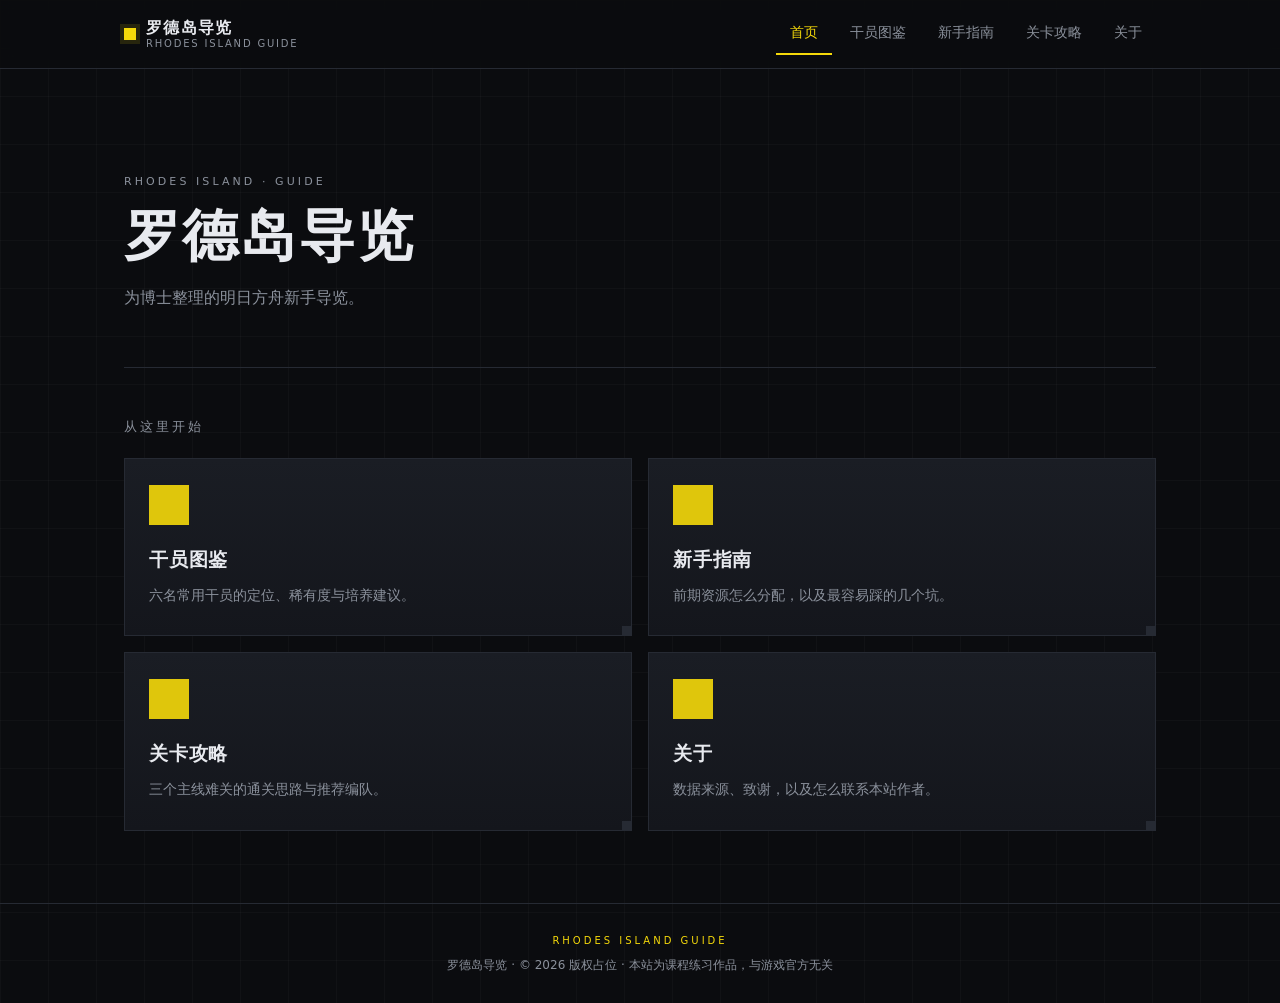
==== index.html @ ea67edd8 "Add skeleton site: dark game-UI style, five pages, shared nav and stylesheet" ====
<!DOCTYPE html>
<html lang="zh-CN">
<head>
  <meta charset="UTF-8">
  <meta name="viewport" content="width=device-width, initial-scale=1.0">
  <title>罗德岛导览 · 明日方舟新手导览</title>
  <meta name="description" content="为博士整理的明日方舟新手导览：干员图鉴、新手指南与关卡攻略。">

  <link rel="icon" href="assets/favicon.svg" type="image/svg+xml">

  <meta property="og:title" content="罗德岛导览">
  <meta property="og:description" content="为博士整理的明日方舟新手导览。">
  <meta property="og:image" content="assets/og-image.png">
  <meta property="og:url" content="https://kresten-1.github.io/arknights-guide/">
  <meta property="og:type" content="website">
  <meta name="twitter:card" content="summary_large_image">

  <link rel="stylesheet" href="css/style.css">
</head>
<body>
  <header class="site-header">
    <nav class="nav" aria-label="主导航">
      <a class="brand" href="index.html">
        <span class="brand-mark" aria-hidden="true"></span>
        <span class="brand-text">罗德岛导览<small>RHODES ISLAND GUIDE</small></span>
      </a>
      <button class="nav-toggle" type="button" aria-expanded="false" aria-controls="nav-links">菜单</button>
      <ul class="nav-links" id="nav-links">
        <li><a href="index.html">首页</a></li>
        <li><a href="operators.html">干员图鉴</a></li>
        <li><a href="guide.html">新手指南</a></li>
        <li><a href="stages.html">关卡攻略</a></li>
        <li><a href="about.html">关于</a></li>
      </ul>
    </nav>
  </header>

  <main>
    <section class="hero">
      <p class="eyebrow">RHODES ISLAND · GUIDE</p>
      <h1>罗德岛导览</h1>
      <p class="lead">为博士整理的明日方舟新手导览。</p>
    </section>

    <section aria-labelledby="entry-title">
      <h2 class="section-title" id="entry-title">从这里开始</h2>

      <div class="card-grid card-grid--2">
        <a class="card" href="operators.html">
          <span class="card-icon" aria-hidden="true"></span>
          <h3>干员图鉴</h3>
          <p>六名常用干员的定位、稀有度与培养建议。</p>
        </a>

        <a class="card" href="guide.html">
          <span class="card-icon" aria-hidden="true"></span>
          <h3>新手指南</h3>
          <p>前期资源怎么分配，以及最容易踩的几个坑。</p>
        </a>

        <a class="card" href="stages.html">
          <span class="card-icon" aria-hidden="true"></span>
          <h3>关卡攻略</h3>
          <p>三个主线难关的通关思路与推荐编队。</p>
        </a>

        <a class="card" href="about.html">
          <span class="card-icon" aria-hidden="true"></span>
          <h3>关于</h3>
          <p>数据来源、致谢，以及怎么联系本站作者。</p>
        </a>
      </div>
    </section>
  </main>

  <footer class="site-footer">
    <p class="footer-title">RHODES ISLAND GUIDE</p>
    <p class="footer-copy">罗德岛导览 · © 2026 版权占位 · 本站为课程练习作品，与游戏官方无关</p>
  </footer>

  <script src="js/main.js"></script>
</body>
</html>
---- css/style.css ----
/* ==========================================================================
   罗德岛导览 · 全局样式
   暗色科技风：深灰黑底 + 亮色文字 + 方块化边框
   ========================================================================== */

:root {
  --bg: #0b0c0f;
  --bg-soft: #101218;
  --panel: #14161c;
  --panel-hi: #1a1d24;
  --line: #262a33;
  --line-hi: #3a4049;
  --text: #e8eaef;
  --muted: #8b919c;
  --accent: #f5d90a;
  --max: 1080px;
}

*,
*::before,
*::after {
  box-sizing: border-box;
}

html {
  -webkit-text-size-adjust: 100%;
}

body {
  margin: 0;
  min-height: 100vh;
  background-color: var(--bg);
  background-image:
    linear-gradient(rgba(255, 255, 255, 0.022) 1px, transparent 1px),
    linear-gradient(90deg, rgba(255, 255, 255, 0.022) 1px, transparent 1px);
  background-size: 48px 48px;
  color: var(--text);
  font-family: "Noto Sans SC", "Microsoft YaHei", system-ui, -apple-system, sans-serif;
  font-size: 16px;
  line-height: 1.7;
  display: flex;
  flex-direction: column;
}

a {
  color: inherit;
  text-decoration: none;
}

/* --- 顶部导航 ------------------------------------------------------------ */

.site-header {
  position: sticky;
  top: 0;
  z-index: 10;
  background: rgba(11, 12, 15, 0.92);
  border-bottom: 1px solid var(--line);
  backdrop-filter: blur(8px);
}

.nav {
  max-width: var(--max);
  margin: 0 auto;
  padding: 0 24px;
  height: 68px;
  display: flex;
  align-items: center;
  gap: 24px;
}

.brand {
  display: flex;
  align-items: center;
  gap: 10px;
  flex: none;
}

.brand-mark {
  width: 12px;
  height: 12px;
  background: var(--accent);
  box-shadow: 0 0 0 4px rgba(245, 217, 10, 0.12);
}

.brand-text {
  display: flex;
  flex-direction: column;
  font-weight: 700;
  letter-spacing: 0.08em;
  line-height: 1.2;
}

.brand-text small {
  font-size: 10px;
  font-weight: 400;
  color: var(--muted);
  letter-spacing: 0.18em;
}

.nav-links {
  display: flex;
  align-items: center;
  gap: 4px;
  margin: 0 0 0 auto;
  padding: 0;
  list-style: none;
}

.nav-links a {
  display: block;
  padding: 8px 14px;
  font-size: 14px;
  color: var(--muted);
  border-bottom: 2px solid transparent;
  transition: color 0.15s, border-color 0.15s;
}

.nav-links a:hover {
  color: var(--text);
  border-bottom-color: var(--line-hi);
}

/* 当前页面高亮，由 js/main.js 加 .is-active */
.nav-links a.is-active {
  color: var(--accent);
  border-bottom-color: var(--accent);
}

.nav-toggle {
  display: none;
  margin-left: auto;
  padding: 6px 14px;
  font: inherit;
  font-size: 13px;
  color: var(--text);
  background: transparent;
  border: 1px solid var(--line-hi);
  cursor: pointer;
}

.nav-toggle:hover {
  border-color: var(--accent);
  color: var(--accent);
}

/* --- 页面主体 ------------------------------------------------------------ */

main {
  flex: 1;
  width: 100%;
  max-width: var(--max);
  margin: 0 auto;
  padding: 56px 24px 72px;
}

.eyebrow {
  margin: 0 0 12px;
  font-size: 11px;
  letter-spacing: 0.28em;
  color: var(--muted);
}

.hero {
  padding: 48px 0 56px;
  border-bottom: 1px solid var(--line);
  margin-bottom: 48px;
}

.hero h1 {
  margin: 0 0 16px;
  font-size: clamp(34px, 6vw, 56px);
  line-height: 1.15;
  letter-spacing: 0.04em;
}

.hero .lead {
  margin: 0;
  max-width: 34em;
  color: var(--muted);
  font-size: 16px;
}

.page-title {
  position: relative;
  margin: 0 0 12px;
  padding-left: 18px;
  font-size: clamp(26px, 4vw, 34px);
  letter-spacing: 0.04em;
}

.page-title::before {
  content: "";
  position: absolute;
  left: 0;
  top: 0.28em;
  width: 5px;
  height: 0.95em;
  background: var(--accent);
}

.lead {
  margin: 0 0 40px;
  color: var(--muted);
}

.section-title {
  margin: 0 0 20px;
  font-size: 13px;
  font-weight: 400;
  letter-spacing: 0.24em;
  color: var(--muted);
  text-transform: uppercase;
}

/* --- 卡片 ---------------------------------------------------------------- */

.card-grid {
  display: grid;
  gap: 16px;
}

.card-grid--2 {
  grid-template-columns: repeat(2, 1fr);
}

.card-grid--3 {
  grid-template-columns: repeat(3, 1fr);
}

.card {
  position: relative;
  display: block;
  padding: 26px 24px 28px;
  background: linear-gradient(180deg, var(--panel-hi), var(--panel));
  border: 1px solid var(--line);
  transition: border-color 0.18s, transform 0.18s;
}

.card::after {
  content: "";
  position: absolute;
  right: -1px;
  bottom: -1px;
  width: 10px;
  height: 10px;
  background: var(--line);
  transition: background 0.18s;
}

.card:hover {
  border-color: var(--accent);
  transform: translateY(-2px);
}

.card:hover::after {
  background: var(--accent);
}

.card-icon {
  display: block;
  width: 40px;
  height: 40px;
  margin-bottom: 18px;
  background: var(--accent);
  opacity: 0.9;
}

.card h3 {
  margin: 0 0 8px;
  font-size: 19px;
  letter-spacing: 0.04em;
}

.card p {
  margin: 0;
  color: var(--muted);
  font-size: 14px;
}

/* --- 干员卡片 ------------------------------------------------------------ */

.op-grid {
  display: grid;
  grid-template-columns: repeat(3, 1fr);
  gap: 16px;
}

.op-card {
  display: flex;
  gap: 16px;
  padding: 18px;
  background: var(--panel);
  border: 1px solid var(--line);
  transition: border-color 0.18s;
}

.op-card:hover {
  border-color: var(--line-hi);
}

.op-avatar {
  flex: none;
  width: 88px;
  height: 88px;
  background: #23262d;
  border: 1px solid var(--line);
  position: relative;
}

.op-avatar::after {
  content: "";
  position: absolute;
  inset: 34px;
  border: 1px solid var(--line-hi);
}

.op-body {
  min-width: 0;
}

.op-name {
  margin: 0 0 4px;
  font-size: 18px;
  letter-spacing: 0.04em;
}

.op-class {
  display: inline-block;
  margin: 0 0 6px;
  padding: 1px 8px;
  font-size: 12px;
  color: var(--text);
  background: #22262e;
  border: 1px solid var(--line-hi);
}

.op-stars {
  margin: 0 0 8px;
  font-size: 13px;
  letter-spacing: 0.16em;
  color: var(--accent);
}

.op-note {
  margin: 0;
  font-size: 13.5px;
  color: var(--muted);
}

/* --- 指南分块 ------------------------------------------------------------ */

.blocks {
  display: grid;
  gap: 16px;
}

.block {
  padding: 28px 26px;
  background: var(--panel);
  border: 1px solid var(--line);
  border-left: 3px solid var(--accent);
}

.block h2 {
  margin: 0 0 16px;
  font-size: 19px;
  letter-spacing: 0.04em;
}

.list {
  margin: 0;
  padding-left: 22px;
  color: var(--muted);
}

.list li {
  margin-bottom: 10px;
}

.list li:last-child {
  margin-bottom: 0;
}

.list strong {
  color: var(--text);
  font-weight: 600;
}

.block p {
  margin: 0 0 12px;
  color: var(--muted);
}

.block p:last-child {
  margin-bottom: 0;
}

/* --- 关卡 ---------------------------------------------------------------- */

.stage-list {
  display: grid;
  gap: 16px;
}

.stage {
  padding: 26px;
  background: var(--panel);
  border: 1px solid var(--line);
}

.stage-head {
  display: flex;
  align-items: baseline;
  gap: 14px;
  margin-bottom: 12px;
  padding-bottom: 12px;
  border-bottom: 1px solid var(--line);
}

.stage-code {
  font-size: 13px;
  letter-spacing: 0.14em;
  color: var(--accent);
  border: 1px solid var(--accent);
  padding: 1px 8px;
}

.stage-head h2 {
  margin: 0;
  font-size: 20px;
  letter-spacing: 0.04em;
}

.stage h3 {
  margin: 20px 0 10px;
  font-size: 13px;
  font-weight: 400;
  letter-spacing: 0.2em;
  color: var(--muted);
}

.stage-pick {
  margin: 18px 0 0;
  padding-top: 14px;
  border-top: 1px solid var(--line);
  font-size: 14px;
  color: var(--muted);
}

.stage-pick span {
  display: inline-block;
  margin-right: 10px;
  color: var(--accent);
  font-size: 12px;
  letter-spacing: 0.16em;
}

/* --- 关于 ---------------------------------------------------------------- */

.about-grid {
  display: grid;
  gap: 16px;
}

.about-item {
  padding: 26px;
  background: var(--panel);
  border: 1px solid var(--line);
}

.about-item h2 {
  margin: 0 0 10px;
  font-size: 17px;
  letter-spacing: 0.04em;
}

.about-item p {
  margin: 0;
  color: var(--muted);
  font-size: 14.5px;
}

/* --- 页脚 ---------------------------------------------------------------- */

.site-footer {
  border-top: 1px solid var(--line);
  padding: 28px 24px;
  text-align: center;
}

.footer-title {
  margin: 0 0 6px;
  font-size: 10px;
  letter-spacing: 0.3em;
  color: var(--accent);
}

.footer-copy {
  margin: 0;
  font-size: 12px;
  color: var(--muted);
}

/* --- 响应式 -------------------------------------------------------------- */

@media (max-width: 900px) {
  .op-grid {
    grid-template-columns: repeat(2, 1fr);
  }
}

@media (max-width: 720px) {
  .nav {
    height: auto;
    min-height: 64px;
    padding: 12px 18px;
    flex-wrap: wrap;
    gap: 12px;
  }

  .nav-toggle {
    display: block;
  }

  .nav-links {
    display: none;
    width: 100%;
    flex-direction: column;
    align-items: stretch;
    gap: 0;
    margin: 4px 0 0;
    border-top: 1px solid var(--line);
  }

  .nav-links.is-open {
    display: flex;
  }

  .nav-links a {
    padding: 12px 4px;
    border-bottom: 1px solid var(--line);
  }

  .nav-links a.is-active {
    border-bottom-color: var(--accent);
  }

  main {
    padding: 36px 18px 56px;
  }

  .hero {
    padding: 28px 0 36px;
    margin-bottom: 32px;
  }

  .card-grid--2,
  .card-grid--3,
  .op-grid {
    grid-template-columns: 1fr;
  }

  .op-card {
    gap: 14px;
  }

  .op-avatar {
    width: 72px;
    height: 72px;
  }

  .op-avatar::after {
    inset: 26px;
  }
}
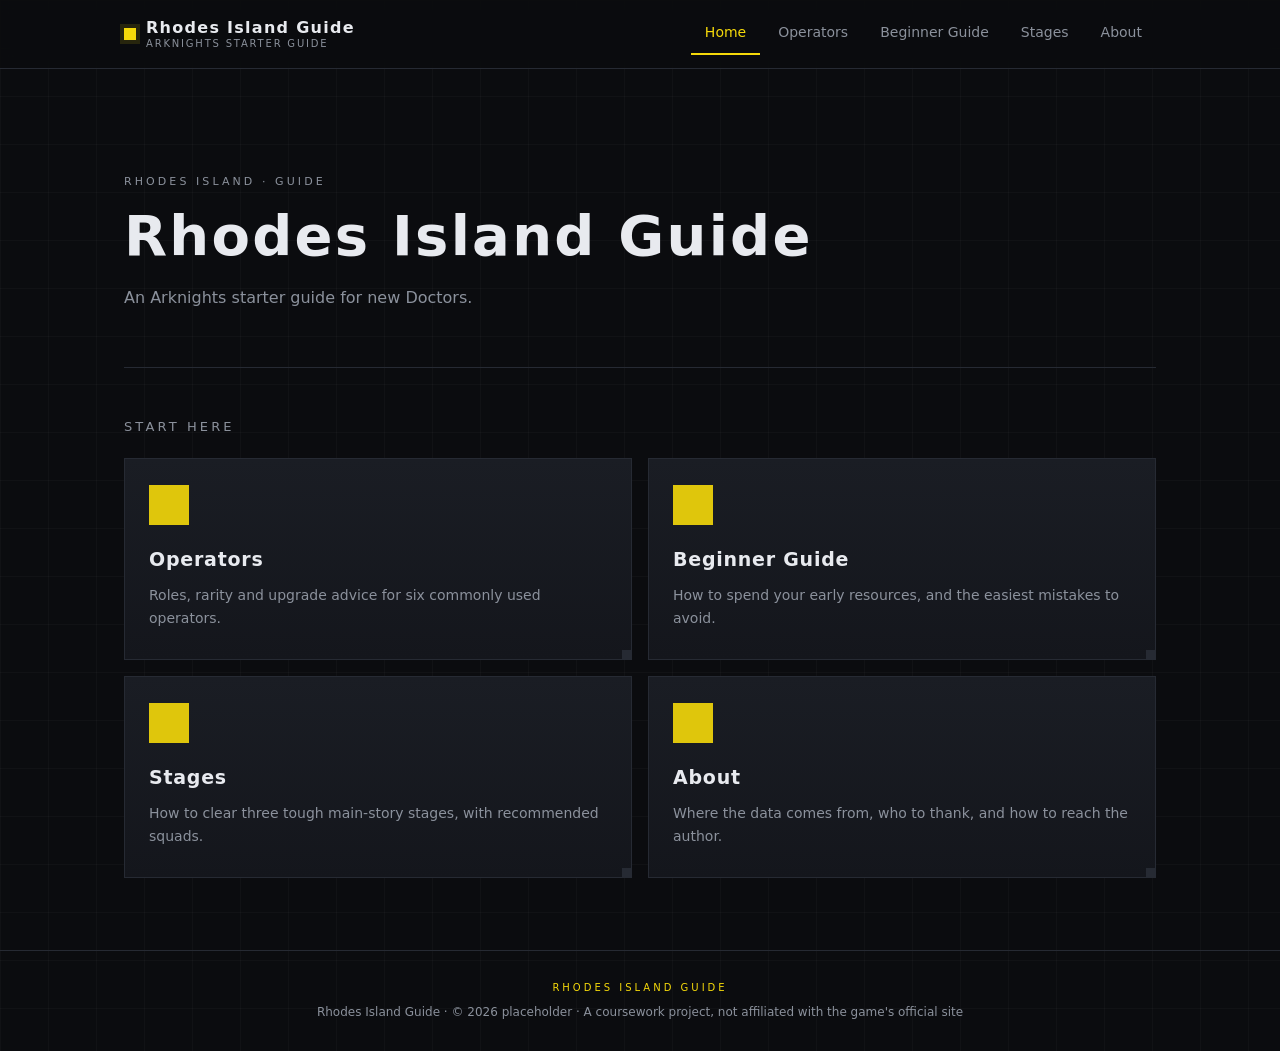
==== commit ea24c12c: "Translate the home page to English" ====
--- a/index.html
+++ b/index.html
@@ -1,15 +1,15 @@
 <!DOCTYPE html>
-<html lang="zh-CN">
+<html lang="en">
 <head>
   <meta charset="UTF-8">
   <meta name="viewport" content="width=device-width, initial-scale=1.0">
-  <title>罗德岛导览 · 明日方舟新手导览</title>
-  <meta name="description" content="为博士整理的明日方舟新手导览：干员图鉴、新手指南与关卡攻略。">
+  <title>Rhodes Island Guide · An Arknights Starter Guide</title>
+  <meta name="description" content="An Arknights starter guide for new Doctors: operator profiles, beginner advice and stage walkthroughs.">
 
   <link rel="icon" href="assets/favicon.svg" type="image/svg+xml">
 
-  <meta property="og:title" content="罗德岛导览">
-  <meta property="og:description" content="为博士整理的明日方舟新手导览。">
+  <meta property="og:title" content="Rhodes Island Guide">
+  <meta property="og:description" content="An Arknights starter guide for new Doctors.">
   <meta property="og:image" content="assets/og-image.png">
   <meta property="og:url" content="https://kresten-1.github.io/arknights-guide/">
   <meta property="og:type" content="website">
@@ -19,18 +19,18 @@
 </head>
 <body>
   <header class="site-header">
-    <nav class="nav" aria-label="主导航">
+    <nav class="nav" aria-label="Main navigation">
       <a class="brand" href="index.html">
         <span class="brand-mark" aria-hidden="true"></span>
-        <span class="brand-text">罗德岛导览<small>RHODES ISLAND GUIDE</small></span>
+        <span class="brand-text">Rhodes Island Guide<small>ARKNIGHTS STARTER GUIDE</small></span>
       </a>
-      <button class="nav-toggle" type="button" aria-expanded="false" aria-controls="nav-links">菜单</button>
+      <button class="nav-toggle" type="button" aria-expanded="false" aria-controls="nav-links">Menu</button>
       <ul class="nav-links" id="nav-links">
-        <li><a href="index.html">首页</a></li>
-        <li><a href="operators.html">干员图鉴</a></li>
-        <li><a href="guide.html">新手指南</a></li>
-        <li><a href="stages.html">关卡攻略</a></li>
-        <li><a href="about.html">关于</a></li>
+        <li><a href="index.html">Home</a></li>
+        <li><a href="operators.html">Operators</a></li>
+        <li><a href="guide.html">Beginner Guide</a></li>
+        <li><a href="stages.html">Stages</a></li>
+        <li><a href="about.html">About</a></li>
       </ul>
     </nav>
   </header>
@@ -38,36 +38,36 @@
   <main>
     <section class="hero">
       <p class="eyebrow">RHODES ISLAND · GUIDE</p>
-      <h1>罗德岛导览</h1>
-      <p class="lead">为博士整理的明日方舟新手导览。</p>
+      <h1>Rhodes Island Guide</h1>
+      <p class="lead">An Arknights starter guide for new Doctors.</p>
     </section>
 
     <section aria-labelledby="entry-title">
-      <h2 class="section-title" id="entry-title">从这里开始</h2>
+      <h2 class="section-title" id="entry-title">Start here</h2>
 
       <div class="card-grid card-grid--2">
         <a class="card" href="operators.html">
           <span class="card-icon" aria-hidden="true"></span>
-          <h3>干员图鉴</h3>
-          <p>六名常用干员的定位、稀有度与培养建议。</p>
+          <h3>Operators</h3>
+          <p>Roles, rarity and upgrade advice for six commonly used operators.</p>
         </a>
 
         <a class="card" href="guide.html">
           <span class="card-icon" aria-hidden="true"></span>
-          <h3>新手指南</h3>
-          <p>前期资源怎么分配，以及最容易踩的几个坑。</p>
+          <h3>Beginner Guide</h3>
+          <p>How to spend your early resources, and the easiest mistakes to avoid.</p>
         </a>
 
         <a class="card" href="stages.html">
           <span class="card-icon" aria-hidden="true"></span>
-          <h3>关卡攻略</h3>
-          <p>三个主线难关的通关思路与推荐编队。</p>
+          <h3>Stages</h3>
+          <p>How to clear three tough main-story stages, with recommended squads.</p>
         </a>
 
         <a class="card" href="about.html">
           <span class="card-icon" aria-hidden="true"></span>
-          <h3>关于</h3>
-          <p>数据来源、致谢，以及怎么联系本站作者。</p>
+          <h3>About</h3>
+          <p>Where the data comes from, who to thank, and how to reach the author.</p>
         </a>
       </div>
     </section>
@@ -75,7 +75,7 @@
 
   <footer class="site-footer">
     <p class="footer-title">RHODES ISLAND GUIDE</p>
-    <p class="footer-copy">罗德岛导览 · © 2026 版权占位 · 本站为课程练习作品，与游戏官方无关</p>
+    <p class="footer-copy">Rhodes Island Guide · © 2026 placeholder · A coursework project, not affiliated with the game's official site</p>
   </footer>
 
   <script src="js/main.js"></script>
--- a/css/style.css
+++ b/css/style.css
@@ -501,6 +501,181 @@
   color: var(--muted);
 }
 
+/* --- 筛选与搜索 ---------------------------------------------------------- */
+
+.sr-only {
+  position: absolute;
+  width: 1px;
+  height: 1px;
+  padding: 0;
+  margin: -1px;
+  overflow: hidden;
+  clip: rect(0 0 0 0);
+  white-space: nowrap;
+  border: 0;
+}
+
+.filter-bar {
+  margin-bottom: 26px;
+  padding-bottom: 18px;
+  border-bottom: 1px solid var(--line);
+}
+
+.filter-row {
+  display: flex;
+  align-items: center;
+  gap: 12px;
+  flex-wrap: wrap;
+}
+
+.search-input {
+  flex: 1 1 220px;
+  min-width: 0;
+  padding: 9px 12px;
+  font: inherit;
+  font-size: 14px;
+  color: var(--text);
+  background: var(--panel);
+  border: 1px solid var(--line);
+  border-radius: 0;
+  -webkit-appearance: none;
+  appearance: none;
+}
+
+.search-input::placeholder {
+  color: #5f6672;
+}
+
+.search-input:focus {
+  outline: none;
+  border-color: var(--accent);
+}
+
+.filter-toggle {
+  flex: none;
+  display: flex;
+  align-items: center;
+  gap: 6px;
+  padding: 9px 16px;
+  font: inherit;
+  font-size: 14px;
+  color: var(--text);
+  background: transparent;
+  border: 1px solid var(--line-hi);
+  border-radius: 0;
+  cursor: pointer;
+  transition: color 0.15s, border-color 0.15s, background 0.15s;
+}
+
+.filter-toggle:hover {
+  border-color: var(--accent);
+  color: var(--accent);
+}
+
+/* 有职业被选中时，按钮变成黄底黑字 */
+.filter-toggle.is-active {
+  color: #0b0c0f;
+  background: var(--accent);
+  border-color: var(--accent);
+}
+
+.filter-count {
+  font-size: 12px;
+  letter-spacing: 0.06em;
+}
+
+.op-count {
+  margin: 0 0 0 auto;
+  font-size: 13px;
+  color: var(--muted);
+  white-space: nowrap;
+}
+
+.filter-panel {
+  display: none;
+  gap: 8px;
+  padding-top: 14px;
+}
+
+.filter-panel.is-open {
+  display: flex;
+  flex-direction: column;
+  align-items: flex-start;
+}
+
+.filter-btn {
+  padding: 6px 16px;
+  font: inherit;
+  font-size: 14px;
+  color: var(--muted);
+  background: var(--panel);
+  border: 1px solid var(--line);
+  border-radius: 0;
+  cursor: pointer;
+  transition: color 0.15s, border-color 0.15s, background 0.15s;
+}
+
+.filter-btn:hover {
+  color: var(--text);
+  border-color: var(--line-hi);
+}
+
+.filter-btn[aria-pressed="true"] {
+  font-weight: 600;
+  color: #0b0c0f;
+  background: var(--accent);
+  border-color: var(--accent);
+}
+
+/* 卡片被 JS 隐藏时，必须压过 .op-card 的 display: flex */
+.op-card[hidden] {
+  display: none;
+}
+
+.empty {
+  margin: 44px 0;
+  text-align: center;
+  color: var(--muted);
+}
+
+.empty[hidden] {
+  display: none;
+}
+
+.clear-btn {
+  display: block;
+  margin: 14px auto 0;
+  padding: 5px 14px;
+  font: inherit;
+  font-size: 13px;
+  color: var(--accent);
+  background: transparent;
+  border: 1px solid var(--accent);
+  border-radius: 0;
+  cursor: pointer;
+  transition: color 0.15s, background 0.15s;
+}
+
+.clear-btn:hover {
+  color: #0b0c0f;
+  background: var(--accent);
+}
+
+/* 键盘用户能清楚看到焦点落在哪个控件上 */
+.search-input:focus-visible,
+.filter-toggle:focus-visible,
+.filter-btn:focus-visible,
+.clear-btn:focus-visible {
+  outline: 3px solid var(--accent);
+  outline-offset: 2px;
+}
+
+@media (min-width: 721px) {
+  .filter-panel.is-open {
+    flex-flow: row wrap;
+  }
+}
+
 /* --- 响应式 -------------------------------------------------------------- */
 
 @media (max-width: 900px) {
@@ -549,6 +724,10 @@
     padding: 36px 18px 56px;
   }
 
+  .op-count {
+    margin-left: 0;
+  }
+
   .hero {
     padding: 28px 0 36px;
     margin-bottom: 32px;
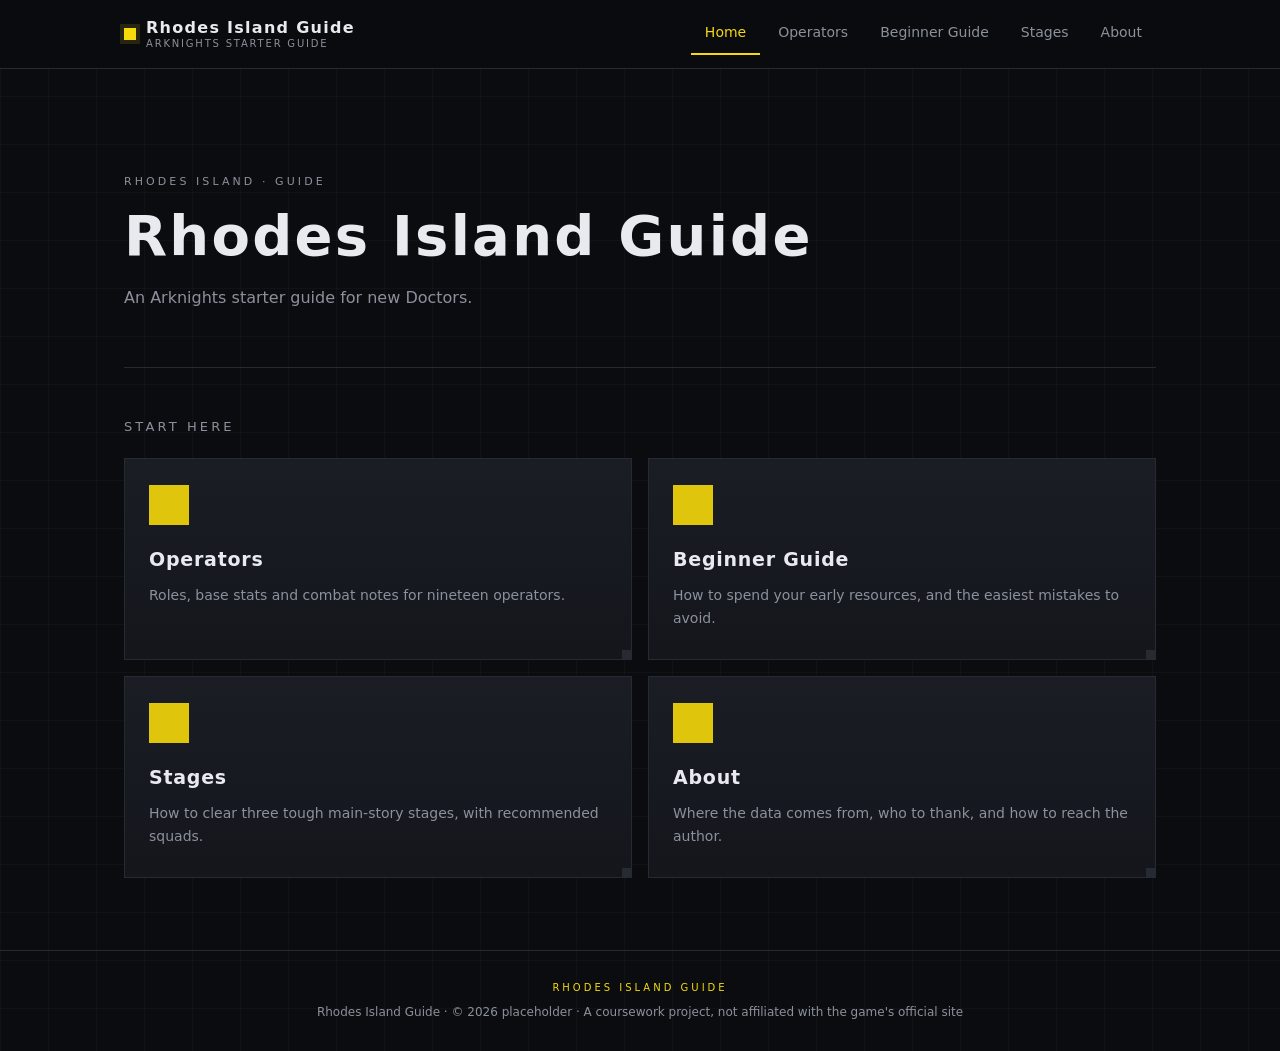
==== commit 62dea701: "Expand the operator list to nineteen entries with base stats and combat notes" ====
--- a/index.html
+++ b/index.html
@@ -49,7 +49,7 @@
         <a class="card" href="operators.html">
           <span class="card-icon" aria-hidden="true"></span>
           <h3>Operators</h3>
-          <p>Roles, rarity and upgrade advice for six commonly used operators.</p>
+          <p>Roles, base stats and combat notes for nineteen operators.</p>
         </a>
 
         <a class="card" href="guide.html">
--- a/css/style.css
+++ b/css/style.css
@@ -233,7 +233,7 @@
   padding: 26px 24px 28px;
   background: linear-gradient(180deg, var(--panel-hi), var(--panel));
   border: 1px solid var(--line);
-  transition: border-color 0.18s, transform 0.18s;
+  transition: border-color 0.18s, transform 0.18s, box-shadow 0.18s;
 }
 
 .card::after {
@@ -247,9 +247,16 @@
   transition: background 0.18s;
 }
 
-.card:hover {
+/* 悬停：轻微上浮 + 放大，配一层阴影强调“浮起来” */
+.card:hover,
+.card:focus-visible {
   border-color: var(--accent);
-  transform: translateY(-2px);
+  transform: translateY(-8px) scale(1.03);
+  box-shadow:
+    0 0 0 1px rgba(245, 217, 10, 0.35),
+    0 0 30px rgba(245, 217, 10, 0.2),
+    0 24px 44px rgba(0, 0, 0, 0.85);
+  z-index: 1;
 }
 
 .card:hover::after {
@@ -286,16 +293,24 @@
 }
 
 .op-card {
+  position: relative;
   display: flex;
   gap: 16px;
   padding: 18px;
   background: var(--panel);
   border: 1px solid var(--line);
-  transition: border-color 0.18s;
-}
-
+  transition: border-color 0.18s, transform 0.18s, box-shadow 0.18s;
+}
+
+/* 悬停：上浮 + 放大，黄色描边加一层外发光，暗色背景上才看得出“浮起来” */
 .op-card:hover {
-  border-color: var(--line-hi);
+  border-color: var(--accent);
+  transform: translateY(-8px) scale(1.03);
+  box-shadow:
+    0 0 0 1px rgba(245, 217, 10, 0.35),
+    0 0 28px rgba(245, 217, 10, 0.18),
+    0 22px 40px rgba(0, 0, 0, 0.85);
+  z-index: 1;
 }
 
 .op-avatar {
@@ -322,6 +337,16 @@
   margin: 0 0 4px;
   font-size: 18px;
   letter-spacing: 0.04em;
+}
+
+.op-en {
+  display: block;
+  margin-top: 3px;
+  font-size: 11px;
+  font-weight: 400;
+  letter-spacing: 0.1em;
+  color: var(--muted);
+  text-transform: uppercase;
 }
 
 .op-class {
@@ -334,6 +359,37 @@
   border: 1px solid var(--line-hi);
 }
 
+/* 基础属性：两列键值对，数字用等宽对齐 */
+.op-stats {
+  display: grid;
+  grid-template-columns: repeat(2, minmax(0, 1fr));
+  gap: 4px 14px;
+  margin: 10px 0;
+  padding: 10px 0 0;
+  border-top: 1px solid var(--line);
+}
+
+.op-stats > div {
+  display: flex;
+  align-items: baseline;
+  justify-content: space-between;
+  gap: 6px;
+}
+
+.op-stats dt {
+  font-size: 10.5px;
+  letter-spacing: 0.08em;
+  color: var(--muted);
+  text-transform: uppercase;
+}
+
+.op-stats dd {
+  margin: 0;
+  font-size: 13px;
+  font-variant-numeric: tabular-nums;
+  color: var(--text);
+}
+
 .op-stars {
   margin: 0 0 8px;
   font-size: 13px;
@@ -403,9 +459,22 @@
 }
 
 .stage {
+  position: relative;
   padding: 26px;
   background: var(--panel);
   border: 1px solid var(--line);
+  transition: border-color 0.18s, transform 0.18s, box-shadow 0.18s;
+}
+
+/* 关卡卡片是整行宽，放大幅度比小卡片收敛，避免横向溢出 */
+.stage:hover {
+  border-color: var(--accent);
+  transform: translateY(-6px) scale(1.015);
+  box-shadow:
+    0 0 0 1px rgba(245, 217, 10, 0.3),
+    0 0 30px rgba(245, 217, 10, 0.15),
+    0 24px 44px rgba(0, 0, 0, 0.85);
+  z-index: 1;
 }
 
 .stage-head {
@@ -752,3 +821,30 @@
     inset: 26px;
   }
 }
+
+/* --- 动效偏好 ------------------------------------------------------------ */
+
+/* 系统关闭动画时取消过渡（瞬间到位），但保留浮起的最终状态，
+   否则用户完全看不到悬停反馈 */
+@media (prefers-reduced-motion: reduce) {
+  .card,
+  .op-card,
+  .stage {
+    transition: none;
+  }
+}
+
+/* 触屏设备没有真正的悬停，避免点击后悬浮态“粘住” */
+@media (hover: none) {
+  .card:hover,
+  .op-card:hover,
+  .stage:hover {
+    transform: none;
+    box-shadow: none;
+    border-color: var(--line);
+  }
+
+  .card:hover::after {
+    background: var(--line);
+  }
+}
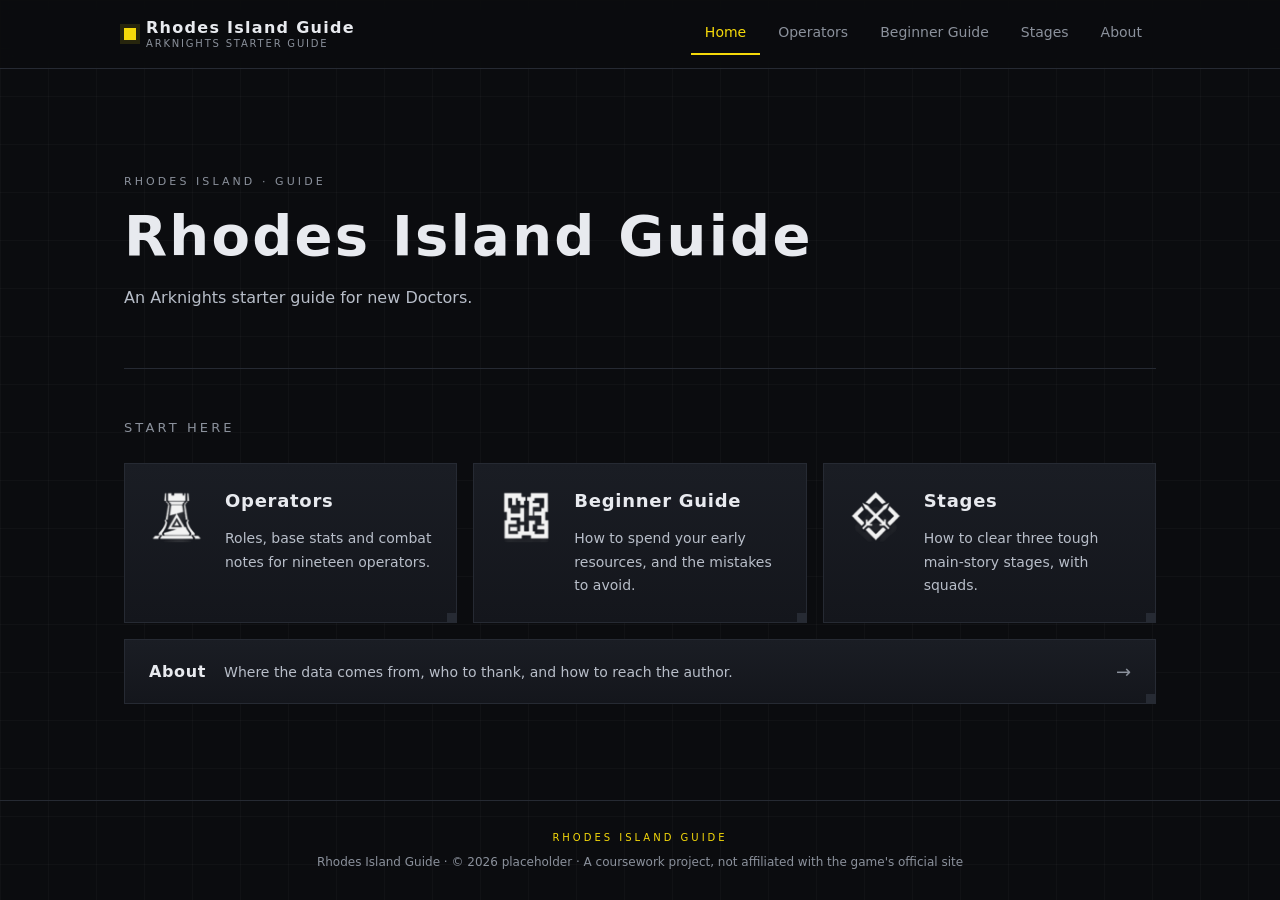
==== commit 0dab5326: "Add section icons and restructure the home page cards" ====
--- a/index.html
+++ b/index.html
@@ -45,29 +45,37 @@
     <section aria-labelledby="entry-title">
       <h2 class="section-title" id="entry-title">Start here</h2>
 
-      <div class="card-grid card-grid--2">
-        <a class="card" href="operators.html">
-          <span class="card-icon" aria-hidden="true"></span>
-          <h3>Operators</h3>
-          <p>Roles, base stats and combat notes for nineteen operators.</p>
+      <div class="card-grid card-grid--3">
+        <a class="card card--icon" href="operators.html">
+          <img class="card-icon-img" src="assets/icons/operators.png" alt="" width="60" height="60">
+          <div class="card-body">
+            <h3>Operators</h3>
+            <p>Roles, base stats and combat notes for nineteen operators.</p>
+          </div>
         </a>
 
-        <a class="card" href="guide.html">
-          <span class="card-icon" aria-hidden="true"></span>
-          <h3>Beginner Guide</h3>
-          <p>How to spend your early resources, and the easiest mistakes to avoid.</p>
+        <a class="card card--icon" href="guide.html">
+          <img class="card-icon-img" src="assets/icons/logistics.png" alt="" width="60" height="60">
+          <div class="card-body">
+            <h3>Beginner Guide</h3>
+            <p>How to spend your early resources, and the mistakes to avoid.</p>
+          </div>
         </a>
 
-        <a class="card" href="stages.html">
-          <span class="card-icon" aria-hidden="true"></span>
-          <h3>Stages</h3>
-          <p>How to clear three tough main-story stages, with recommended squads.</p>
+        <a class="card card--icon" href="stages.html">
+          <img class="card-icon-img" src="assets/icons/stages.png" alt="" width="60" height="60">
+          <div class="card-body">
+            <h3>Stages</h3>
+            <p>How to clear three tough main-story stages, with squads.</p>
+          </div>
         </a>
 
-        <a class="card" href="about.html">
-          <span class="card-icon" aria-hidden="true"></span>
-          <h3>About</h3>
-          <p>Where the data comes from, who to thank, and how to reach the author.</p>
+        <a class="card card--wide" href="about.html">
+          <div class="card-body">
+            <h3>About</h3>
+            <p>Where the data comes from, who to thank, and how to reach the author.</p>
+          </div>
+          <span class="card-arrow" aria-hidden="true">→</span>
         </a>
       </div>
     </section>
--- a/css/style.css
+++ b/css/style.css
@@ -11,6 +11,8 @@
   --line: #262a33;
   --line-hi: #3a4049;
   --text: #e8eaef;
+  /* 正文用灰：比 --muted 亮一档，保证成段阅读的对比度 */
+  --body: #b8bec9;
   --muted: #8b919c;
   --accent: #f5d90a;
   --max: 1080px;
@@ -176,13 +178,14 @@
 .hero .lead {
   margin: 0;
   max-width: 34em;
-  color: var(--muted);
+  color: var(--body);
   font-size: 16px;
+  line-height: 1.75;
 }
 
 .page-title {
   position: relative;
-  margin: 0 0 12px;
+  margin: 0 0 16px;
   padding-left: 18px;
   font-size: clamp(26px, 4vw, 34px);
   letter-spacing: 0.04em;
@@ -199,12 +202,13 @@
 }
 
 .lead {
-  margin: 0 0 40px;
-  color: var(--muted);
+  margin: 0 0 44px;
+  color: var(--body);
+  line-height: 1.75;
 }
 
 .section-title {
-  margin: 0 0 20px;
+  margin: 0 0 24px;
   font-size: 13px;
   font-weight: 400;
   letter-spacing: 0.24em;
@@ -263,25 +267,77 @@
   background: var(--accent);
 }
 
-.card-icon {
-  display: block;
-  width: 40px;
-  height: 40px;
-  margin-bottom: 18px;
-  background: var(--accent);
-  opacity: 0.9;
+/* 带图标的横向卡片：图标在左，标题与说明在右 */
+.card--icon {
+  display: flex;
+  align-items: flex-start;
+  gap: 18px;
+  padding: 22px 22px 24px;
+}
+
+.card-icon-img {
+  flex: none;
+  width: 60px;
+  height: 60px;
+  object-fit: contain;
+  opacity: 0.95;
+}
+
+.card-body {
+  min-width: 0;
 }
 
 .card h3 {
-  margin: 0 0 8px;
-  font-size: 19px;
+  margin: 0 0 10px;
+  font-size: 18px;
   letter-spacing: 0.04em;
 }
 
 .card p {
   margin: 0;
-  color: var(--muted);
+  color: var(--body);
   font-size: 14px;
+  line-height: 1.7;
+}
+
+/* About 做成整行长条，压在三个卡片下方 */
+.card--wide {
+  grid-column: 1 / -1;
+  display: flex;
+  align-items: center;
+  gap: 20px;
+  padding: 18px 24px;
+}
+
+.card--wide .card-body {
+  display: flex;
+  align-items: baseline;
+  gap: 18px;
+  flex: 1;
+}
+
+.card--wide h3 {
+  flex: none;
+  margin: 0;
+  font-size: 16px;
+}
+
+.card--wide p {
+  margin: 0;
+}
+
+.card-arrow {
+  flex: none;
+  font-size: 18px;
+  line-height: 1;
+  color: var(--muted);
+  transition: transform 0.18s, color 0.18s;
+}
+
+.card--wide:hover .card-arrow,
+.card--wide:focus-visible .card-arrow {
+  color: var(--accent);
+  transform: translateX(4px);
 }
 
 /* --- 干员卡片 ------------------------------------------------------------ */
@@ -289,14 +345,14 @@
 .op-grid {
   display: grid;
   grid-template-columns: repeat(3, 1fr);
-  gap: 16px;
+  gap: 20px;
 }
 
 .op-card {
   position: relative;
   display: flex;
-  gap: 16px;
-  padding: 18px;
+  gap: 18px;
+  padding: 20px;
   background: var(--panel);
   border: 1px solid var(--line);
   transition: border-color 0.18s, transform 0.18s, box-shadow 0.18s;
@@ -329,19 +385,32 @@
   border: 1px solid var(--line-hi);
 }
 
+.op-avatar img {
+  display: block;
+  width: 100%;
+  height: 100%;
+  object-fit: cover;
+  object-position: center top;
+}
+
+/* 有头像时去掉内缩的占位装饰框 */
+.op-avatar:has(img)::after {
+  content: none;
+}
+
 .op-body {
   min-width: 0;
 }
 
 .op-name {
-  margin: 0 0 4px;
+  margin: 0 0 6px;
   font-size: 18px;
   letter-spacing: 0.04em;
 }
 
 .op-en {
   display: block;
-  margin-top: 3px;
+  margin-top: 4px;
   font-size: 11px;
   font-weight: 400;
   letter-spacing: 0.1em;
@@ -351,8 +420,8 @@
 
 .op-class {
   display: inline-block;
-  margin: 0 0 6px;
-  padding: 1px 8px;
+  margin: 0 0 10px;
+  padding: 2px 9px;
   font-size: 12px;
   color: var(--text);
   background: #22262e;
@@ -363,9 +432,9 @@
 .op-stats {
   display: grid;
   grid-template-columns: repeat(2, minmax(0, 1fr));
-  gap: 4px 14px;
-  margin: 10px 0;
-  padding: 10px 0 0;
+  gap: 7px 16px;
+  margin: 14px 0;
+  padding: 12px 0 0;
   border-top: 1px solid var(--line);
 }
 
@@ -391,16 +460,17 @@
 }
 
 .op-stars {
-  margin: 0 0 8px;
-  font-size: 13px;
+  margin: 0 0 12px;
+  font-size: 14px;
   letter-spacing: 0.16em;
   color: var(--accent);
 }
 
 .op-note {
   margin: 0;
-  font-size: 13.5px;
-  color: var(--muted);
+  font-size: 14px;
+  line-height: 1.75;
+  color: var(--body);
 }
 
 /* --- 指南分块 ------------------------------------------------------------ */
@@ -411,14 +481,18 @@
 }
 
 .block {
-  padding: 28px 26px;
+  padding: 0 26px 28px;
   background: var(--panel);
   border: 1px solid var(--line);
   border-left: 3px solid var(--accent);
 }
 
+/* 标题带浅一档，把“标题区”和“内容区”分开 */
 .block h2 {
-  margin: 0 0 16px;
+  margin: 0 -26px 22px;
+  padding: 18px 26px;
+  background: var(--panel-hi);
+  border-bottom: 1px solid var(--line);
   font-size: 19px;
   letter-spacing: 0.04em;
 }
@@ -426,11 +500,12 @@
 .list {
   margin: 0;
   padding-left: 22px;
-  color: var(--muted);
+  color: var(--body);
 }
 
 .list li {
-  margin-bottom: 10px;
+  margin-bottom: 12px;
+  line-height: 1.75;
 }
 
 .list li:last-child {
@@ -443,8 +518,9 @@
 }
 
 .block p {
-  margin: 0 0 12px;
-  color: var(--muted);
+  margin: 0 0 14px;
+  color: var(--body);
+  line-height: 1.75;
 }
 
 .block p:last-child {
@@ -460,10 +536,16 @@
 
 .stage {
   position: relative;
-  padding: 26px;
+  padding: 0 26px 26px;
   background: var(--panel);
   border: 1px solid var(--line);
   transition: border-color 0.18s, transform 0.18s, box-shadow 0.18s;
+}
+
+/* 关卡描述用正文灰，避免和弹窗外的辅助文字一样发灰 */
+.stage > p:not(.stage-pick) {
+  color: var(--body);
+  line-height: 1.75;
 }
 
 /* 关卡卡片是整行宽，放大幅度比小卡片收敛，避免横向溢出 */
@@ -477,12 +559,14 @@
   z-index: 1;
 }
 
+/* 关卡标题带：浅色块 + 分隔线，和说明文字分开 */
 .stage-head {
   display: flex;
   align-items: baseline;
   gap: 14px;
-  margin-bottom: 12px;
-  padding-bottom: 12px;
+  margin: 0 -26px 20px;
+  padding: 16px 26px;
+  background: var(--panel-hi);
   border-bottom: 1px solid var(--line);
 }
 
@@ -501,7 +585,7 @@
 }
 
 .stage h3 {
-  margin: 20px 0 10px;
+  margin: 26px 0 14px;
   font-size: 13px;
   font-weight: 400;
   letter-spacing: 0.2em;
@@ -509,11 +593,12 @@
 }
 
 .stage-pick {
-  margin: 18px 0 0;
-  padding-top: 14px;
+  margin: 20px 0 0;
+  padding-top: 16px;
   border-top: 1px solid var(--line);
   font-size: 14px;
-  color: var(--muted);
+  line-height: 1.7;
+  color: var(--body);
 }
 
 .stage-pick span {
@@ -538,15 +623,16 @@
 }
 
 .about-item h2 {
-  margin: 0 0 10px;
+  margin: 0 0 14px;
   font-size: 17px;
   letter-spacing: 0.04em;
 }
 
 .about-item p {
   margin: 0;
-  color: var(--muted);
+  color: var(--body);
   font-size: 14.5px;
+  line-height: 1.75;
 }
 
 /* --- 页脚 ---------------------------------------------------------------- */
@@ -808,6 +894,20 @@
     grid-template-columns: 1fr;
   }
 
+  /* 手机上 About 长条折成上下两段 */
+  .card--wide .card-body {
+    display: block;
+  }
+
+  .card--wide h3 {
+    margin-bottom: 8px;
+  }
+
+  .card-icon-img {
+    width: 52px;
+    height: 52px;
+  }
+
   .op-card {
     gap: 14px;
   }
@@ -848,3 +948,289 @@
     background: var(--line);
   }
 }
+
+/* --- 干员详情弹窗 -------------------------------------------------------- */
+
+body.is-locked {
+  overflow: hidden;
+}
+
+.op-card {
+  cursor: pointer;
+}
+
+.op-card:focus-visible {
+  outline: 2px solid var(--accent);
+  outline-offset: 3px;
+}
+
+.modal {
+  position: fixed;
+  inset: 0;
+  z-index: 100;
+  display: flex;
+  align-items: center;
+  justify-content: center;
+  padding: 24px;
+}
+
+.modal[hidden] {
+  display: none;
+}
+
+.modal-backdrop {
+  position: absolute;
+  inset: 0;
+  background: rgba(4, 5, 7, 0.82);
+}
+
+.modal-box {
+  position: relative;
+  display: flex;
+  flex-direction: column;
+  width: min(760px, 100%);
+  max-height: min(84vh, 860px);
+  background: var(--panel);
+  border: 1px solid var(--accent);
+  box-shadow:
+    0 0 0 1px rgba(245, 217, 10, 0.22),
+    0 34px 70px rgba(0, 0, 0, 0.9);
+}
+
+.modal-close {
+  position: absolute;
+  top: 10px;
+  right: 10px;
+  z-index: 2;
+  width: 34px;
+  height: 34px;
+  padding: 0;
+  font-size: 20px;
+  line-height: 1;
+  color: var(--muted);
+  background: #101218;
+  border: 1px solid var(--line-hi);
+  cursor: pointer;
+}
+
+.modal-close:hover,
+.modal-close:focus-visible {
+  color: var(--text);
+  border-color: var(--accent);
+  outline: none;
+}
+
+/* 关闭按钮固定在框上，内容区自己滚动 */
+.modal-inner {
+  overflow-y: auto;
+  padding: 32px 34px 36px;
+}
+
+.opm-head {
+  display: flex;
+  gap: 18px;
+  align-items: flex-start;
+  margin: 0 0 20px;
+  padding: 0 44px 18px 0;
+  border-bottom: 1px solid var(--line);
+}
+
+.opm-headtext {
+  min-width: 0;
+}
+
+.opm-avatar {
+  flex: none;
+  width: 96px;
+  height: 96px;
+  object-fit: cover;
+  object-position: center top;
+  background: #23262d;
+  border: 1px solid var(--line-hi);
+}
+
+.opm-name {
+  margin: 0;
+  font-size: 26px;
+  letter-spacing: 0.04em;
+}
+
+.opm-en {
+  display: block;
+  margin-top: 4px;
+  font-size: 12px;
+  font-weight: 400;
+  letter-spacing: 0.12em;
+  color: var(--muted);
+  text-transform: uppercase;
+}
+
+.opm-tags {
+  display: flex;
+  flex-wrap: wrap;
+  gap: 6px;
+  margin: 14px 0 0;
+  padding: 0;
+  list-style: none;
+}
+
+.opm-tags li {
+  padding: 2px 9px;
+  font-size: 12px;
+  color: var(--text);
+  background: #22262e;
+  border: 1px solid var(--line-hi);
+}
+
+.opm-tags li.is-accent {
+  color: #14161c;
+  background: var(--accent);
+  border-color: var(--accent);
+}
+
+.opm-stats {
+  display: grid;
+  grid-template-columns: repeat(4, minmax(0, 1fr));
+  gap: 1px;
+  margin: 0 0 24px;
+  background: var(--line);
+  border: 1px solid var(--line);
+}
+
+.opm-stats > div {
+  padding: 10px 12px;
+  background: var(--panel);
+}
+
+.opm-stats dt {
+  font-size: 10.5px;
+  letter-spacing: 0.08em;
+  color: var(--muted);
+  text-transform: uppercase;
+}
+
+.opm-stats dd {
+  margin: 3px 0 0;
+  font-size: 15px;
+  font-variant-numeric: tabular-nums;
+}
+
+.opm-section {
+  margin-top: 26px;
+}
+
+.opm-section > h3 {
+  margin: 0 0 10px;
+  font-size: 12px;
+  letter-spacing: 0.18em;
+  color: var(--accent);
+  text-transform: uppercase;
+}
+
+.opm-text {
+  margin: 0;
+  font-size: 14px;
+  line-height: 1.75;
+  color: var(--text);
+}
+
+.opm-item {
+  padding: 13px 0;
+  border-top: 1px solid var(--line);
+}
+
+.opm-item:first-of-type {
+  padding-top: 0;
+  border-top: none;
+}
+
+.opm-item-head {
+  display: flex;
+  flex-wrap: wrap;
+  align-items: baseline;
+  gap: 10px;
+  margin-bottom: 5px;
+}
+
+.opm-item-name {
+  font-size: 15px;
+  color: var(--text);
+}
+
+.opm-item-meta {
+  font-size: 11.5px;
+  letter-spacing: 0.06em;
+  color: var(--muted);
+  text-transform: uppercase;
+}
+
+.opm-item-body {
+  margin: 0;
+  font-size: 13.5px;
+  line-height: 1.7;
+  color: var(--muted);
+}
+
+@media (max-width: 720px) {
+  .modal {
+    padding: 12px;
+  }
+
+  .modal-box {
+    max-height: 88vh;
+  }
+
+  .modal-inner {
+    padding: 26px 20px 28px;
+  }
+
+  .opm-stats {
+    grid-template-columns: repeat(2, minmax(0, 1fr));
+  }
+
+  .opm-name {
+    font-size: 22px;
+  }
+}
+
+/* --- 回到顶部 ------------------------------------------------------------ */
+
+.to-top {
+  position: fixed;
+  right: 24px;
+  bottom: 24px;
+  z-index: 90;
+  width: 44px;
+  height: 44px;
+  padding: 0;
+  font-size: 16px;
+  line-height: 1;
+  color: var(--text);
+  background: var(--panel-hi);
+  border: 1px solid var(--line-hi);
+  cursor: pointer;
+  opacity: 0;
+  visibility: hidden;
+  transition: opacity 0.18s, visibility 0.18s, border-color 0.18s, color 0.18s;
+}
+
+.to-top.is-visible {
+  opacity: 1;
+  visibility: visible;
+}
+
+.to-top:hover,
+.to-top:focus-visible {
+  color: var(--accent);
+  border-color: var(--accent);
+  outline: none;
+}
+
+@media (max-width: 720px) {
+  .to-top {
+    right: 14px;
+    bottom: 14px;
+    width: 40px;
+    height: 40px;
+  }
+}
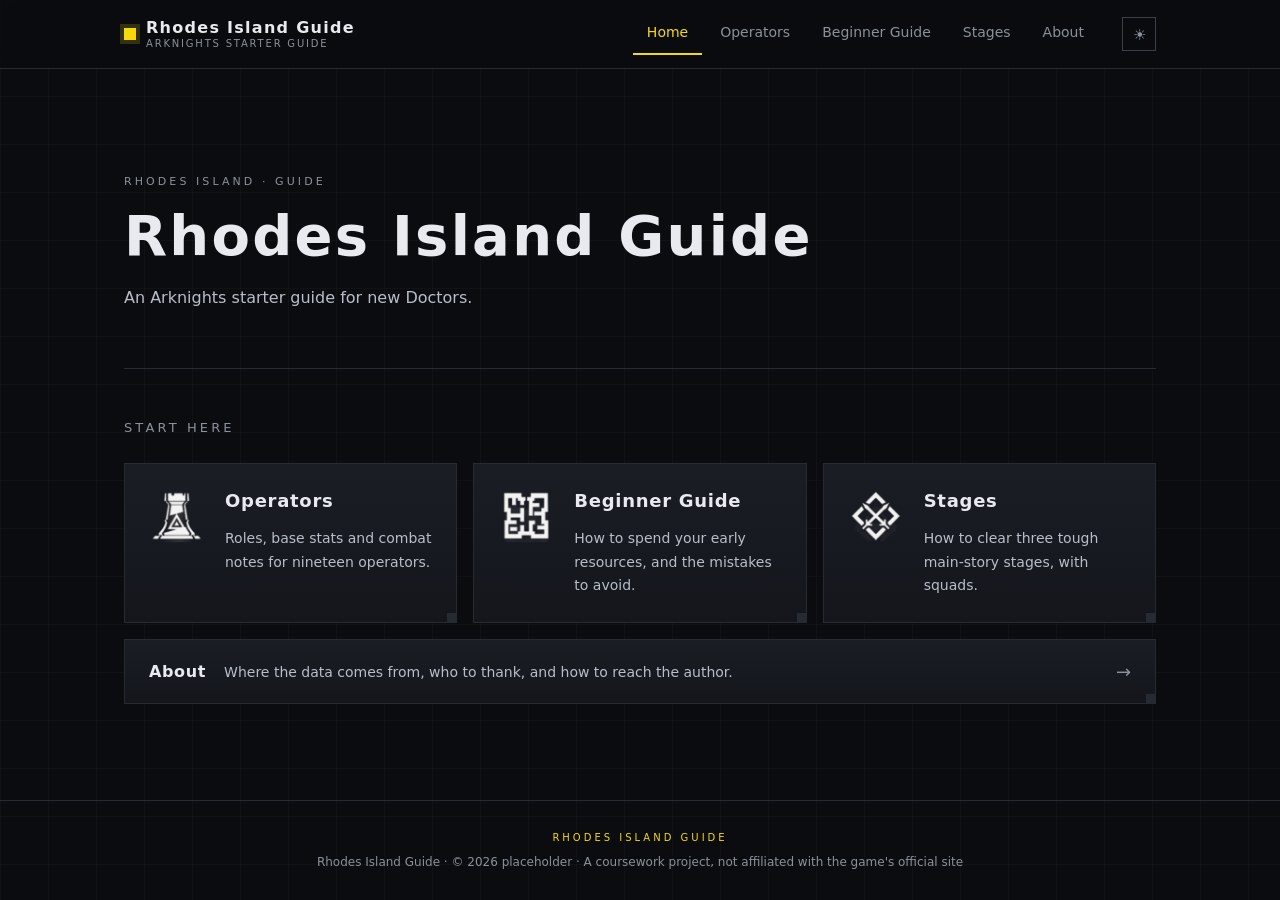
==== commit c25ae5ed: "Add a light and dark theme switch across all pages" ====
--- a/index.html
+++ b/index.html
@@ -15,6 +15,15 @@
   <meta property="og:type" content="website">
   <meta name="twitter:card" content="summary_large_image">
 
+  <script>
+    (function () {
+      try {
+        if (localStorage.getItem('theme') === 'light') {
+          document.documentElement.setAttribute('data-theme', 'light');
+        }
+      } catch (e) { }
+    })();
+  </script>
   <link rel="stylesheet" href="css/style.css">
 </head>
 <body>
--- a/css/style.css
+++ b/css/style.css
@@ -15,7 +15,47 @@
   --body: #b8bec9;
   --muted: #8b919c;
   --accent: #f5d90a;
+  /* 黄色底块上的文字颜色 */
+  --accent-ink: #0b0c0f;
+  /* 标签、chip 一类的浅层背景 */
+  --surface: #22262e;
+  --avatar-bg: #23262d;
+  --placeholder: #5f6672;
+  --header-bg: rgba(11, 12, 15, 0.92);
+  --overlay: rgba(4, 5, 7, 0.82);
+  --grid: rgba(255, 255, 255, 0.022);
+  --shadow-lg: rgba(0, 0, 0, 0.85);
+  --ring: rgba(245, 217, 10, 0.35);
+  --halo: rgba(245, 217, 10, 0.18);
+  --icon-filter: none;
   --max: 1080px;
+}
+
+/* 浅色主题：只覆盖变量，所有组件自动跟随 */
+:root[data-theme="light"] {
+  --bg: #eef0f4;
+  --bg-soft: #e4e7ec;
+  --panel: #ffffff;
+  --panel-hi: #f4f6f8;
+  --line: #d5dae1;
+  --line-hi: #bcc3cd;
+  --text: #14161c;
+  --body: #3d434d;
+  --muted: #6b7280;
+  /* 荧光黄在白底上几乎不可见，换成同色系的深金 */
+  --accent: #8a6200;
+  --accent-ink: #ffffff;
+  --surface: #e9ecf0;
+  --avatar-bg: #e3e6ea;
+  --placeholder: #9aa1ab;
+  --header-bg: rgba(246, 247, 249, 0.92);
+  --overlay: rgba(20, 22, 28, 0.45);
+  --grid: rgba(0, 0, 0, 0.028);
+  --shadow-lg: rgba(20, 22, 28, 0.14);
+  --ring: rgba(138, 98, 0, 0.45);
+  --halo: rgba(138, 98, 0, 0.12);
+  /* 白色图标在白底上会消失，直接反相成黑色 */
+  --icon-filter: invert(1);
 }
 
 *,
@@ -33,8 +73,8 @@
   min-height: 100vh;
   background-color: var(--bg);
   background-image:
-    linear-gradient(rgba(255, 255, 255, 0.022) 1px, transparent 1px),
-    linear-gradient(90deg, rgba(255, 255, 255, 0.022) 1px, transparent 1px);
+    linear-gradient(var(--grid) 1px, transparent 1px),
+    linear-gradient(90deg, var(--grid) 1px, transparent 1px);
   background-size: 48px 48px;
   color: var(--text);
   font-family: "Noto Sans SC", "Microsoft YaHei", system-ui, -apple-system, sans-serif;
@@ -55,7 +95,7 @@
   position: sticky;
   top: 0;
   z-index: 10;
-  background: rgba(11, 12, 15, 0.92);
+  background: var(--header-bg);
   border-bottom: 1px solid var(--line);
   backdrop-filter: blur(8px);
 }
@@ -81,7 +121,7 @@
   width: 12px;
   height: 12px;
   background: var(--accent);
-  box-shadow: 0 0 0 4px rgba(245, 217, 10, 0.12);
+  box-shadow: 0 0 0 4px var(--halo);
 }
 
 .brand-text {
@@ -145,6 +185,28 @@
   color: var(--accent);
 }
 
+/* 主题切换按钮，由 js/main.js 插入导航末尾 */
+.theme-toggle {
+  flex: none;
+  width: 34px;
+  height: 34px;
+  padding: 0;
+  font-size: 15px;
+  line-height: 1;
+  color: var(--muted);
+  background: transparent;
+  border: 1px solid var(--line-hi);
+  cursor: pointer;
+  transition: color 0.18s, border-color 0.18s;
+}
+
+.theme-toggle:hover,
+.theme-toggle:focus-visible {
+  color: var(--accent);
+  border-color: var(--accent);
+  outline: none;
+}
+
 /* --- 页面主体 ------------------------------------------------------------ */
 
 main {
@@ -257,9 +319,9 @@
   border-color: var(--accent);
   transform: translateY(-8px) scale(1.03);
   box-shadow:
-    0 0 0 1px rgba(245, 217, 10, 0.35),
-    0 0 30px rgba(245, 217, 10, 0.2),
-    0 24px 44px rgba(0, 0, 0, 0.85);
+    0 0 0 1px var(--ring),
+    0 0 30px var(--halo),
+    0 24px 44px var(--shadow-lg);
   z-index: 1;
 }
 
@@ -281,6 +343,8 @@
   height: 60px;
   object-fit: contain;
   opacity: 0.95;
+  /* 浅色主题下把白色图标反相成黑色，否则会和背景融在一起 */
+  filter: var(--icon-filter);
 }
 
 .card-body {
@@ -363,9 +427,9 @@
   border-color: var(--accent);
   transform: translateY(-8px) scale(1.03);
   box-shadow:
-    0 0 0 1px rgba(245, 217, 10, 0.35),
-    0 0 28px rgba(245, 217, 10, 0.18),
-    0 22px 40px rgba(0, 0, 0, 0.85);
+    0 0 0 1px var(--ring),
+    0 0 28px var(--halo),
+    0 22px 40px var(--shadow-lg);
   z-index: 1;
 }
 
@@ -373,7 +437,7 @@
   flex: none;
   width: 88px;
   height: 88px;
-  background: #23262d;
+  background: var(--avatar-bg);
   border: 1px solid var(--line);
   position: relative;
 }
@@ -424,7 +488,7 @@
   padding: 2px 9px;
   font-size: 12px;
   color: var(--text);
-  background: #22262e;
+  background: var(--surface);
   border: 1px solid var(--line-hi);
 }
 
@@ -553,9 +617,9 @@
   border-color: var(--accent);
   transform: translateY(-6px) scale(1.015);
   box-shadow:
-    0 0 0 1px rgba(245, 217, 10, 0.3),
-    0 0 30px rgba(245, 217, 10, 0.15),
-    0 24px 44px rgba(0, 0, 0, 0.85);
+    0 0 0 1px var(--ring),
+    0 0 30px var(--halo),
+    0 24px 44px var(--shadow-lg);
   z-index: 1;
 }
 
@@ -698,7 +762,7 @@
 }
 
 .search-input::placeholder {
-  color: #5f6672;
+  color: var(--placeholder);
 }
 
 .search-input:focus {
@@ -729,7 +793,7 @@
 
 /* 有职业被选中时，按钮变成黄底黑字 */
 .filter-toggle.is-active {
-  color: #0b0c0f;
+  color: var(--accent-ink);
   background: var(--accent);
   border-color: var(--accent);
 }
@@ -777,7 +841,7 @@
 
 .filter-btn[aria-pressed="true"] {
   font-weight: 600;
-  color: #0b0c0f;
+  color: var(--accent-ink);
   background: var(--accent);
   border-color: var(--accent);
 }
@@ -812,7 +876,7 @@
 }
 
 .clear-btn:hover {
-  color: #0b0c0f;
+  color: var(--accent-ink);
   background: var(--accent);
 }
 
@@ -894,6 +958,12 @@
     grid-template-columns: 1fr;
   }
 
+  .theme-toggle {
+    width: 30px;
+    height: 30px;
+    font-size: 13px;
+  }
+
   /* 手机上 About 长条折成上下两段 */
   .card--wide .card-body {
     display: block;
@@ -981,7 +1051,7 @@
 .modal-backdrop {
   position: absolute;
   inset: 0;
-  background: rgba(4, 5, 7, 0.82);
+  background: var(--overlay);
 }
 
 .modal-box {
@@ -993,8 +1063,8 @@
   background: var(--panel);
   border: 1px solid var(--accent);
   box-shadow:
-    0 0 0 1px rgba(245, 217, 10, 0.22),
-    0 34px 70px rgba(0, 0, 0, 0.9);
+    0 0 0 1px var(--ring),
+    0 34px 70px var(--shadow-lg);
 }
 
 .modal-close {
@@ -1008,7 +1078,7 @@
   font-size: 20px;
   line-height: 1;
   color: var(--muted);
-  background: #101218;
+  background: var(--bg-soft);
   border: 1px solid var(--line-hi);
   cursor: pointer;
 }
@@ -1045,7 +1115,7 @@
   height: 96px;
   object-fit: cover;
   object-position: center top;
-  background: #23262d;
+  background: var(--avatar-bg);
   border: 1px solid var(--line-hi);
 }
 
@@ -1078,12 +1148,12 @@
   padding: 2px 9px;
   font-size: 12px;
   color: var(--text);
-  background: #22262e;
+  background: var(--surface);
   border: 1px solid var(--line-hi);
 }
 
 .opm-tags li.is-accent {
-  color: #14161c;
+  color: var(--accent-ink);
   background: var(--accent);
   border-color: var(--accent);
 }
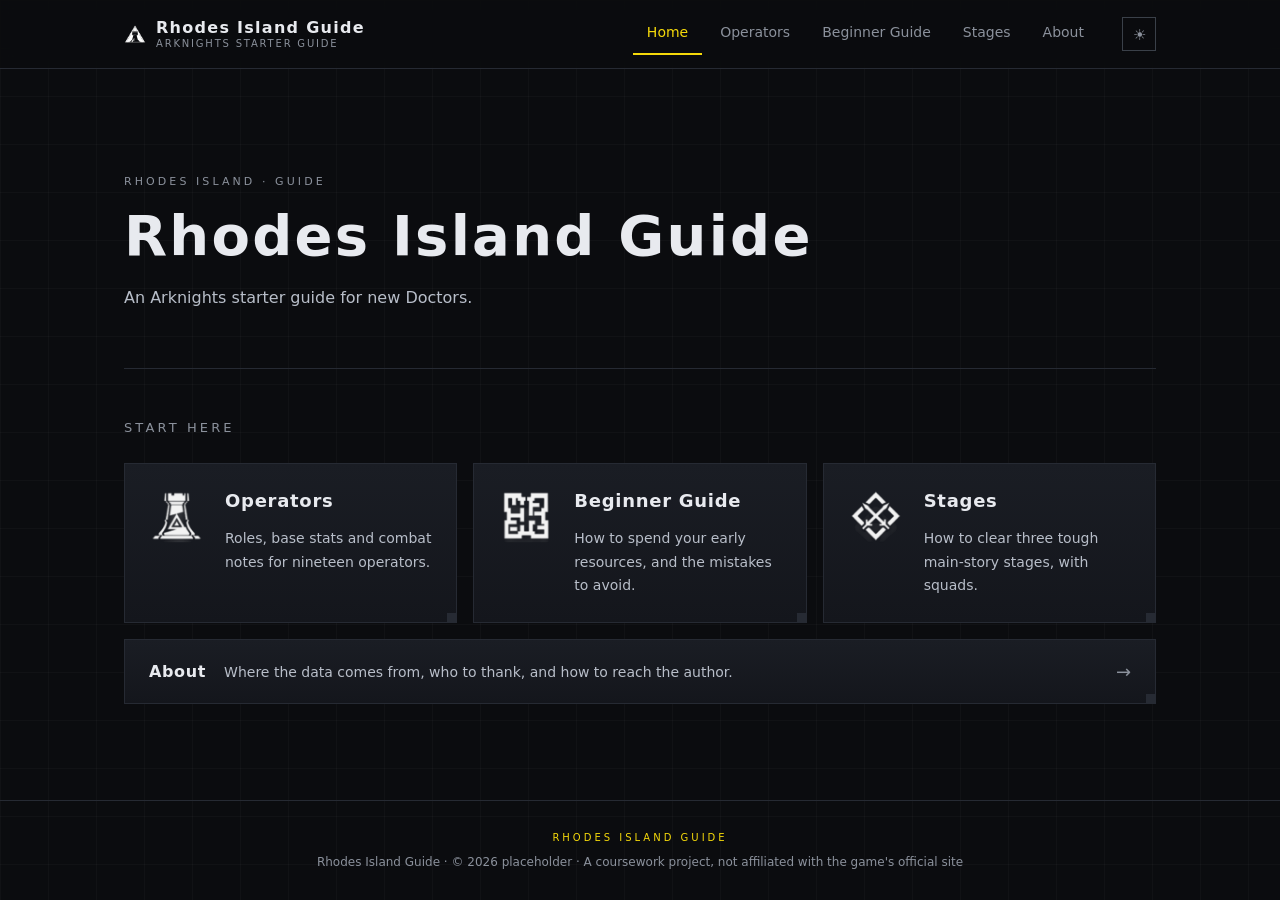
==== commit 23af6f9b: "Replace the site favicon with the Rhodes Island emblem" ====
--- a/index.html
+++ b/index.html
@@ -6,7 +6,8 @@
   <title>Rhodes Island Guide · An Arknights Starter Guide</title>
   <meta name="description" content="An Arknights starter guide for new Doctors: operator profiles, beginner advice and stage walkthroughs.">
 
-  <link rel="icon" href="assets/favicon.svg" type="image/svg+xml">
+  <link rel="icon" href="assets/favicon.png" type="image/png" sizes="64x64">
+  <link rel="apple-touch-icon" href="assets/apple-touch-icon.png">
 
   <meta property="og:title" content="Rhodes Island Guide">
   <meta property="og:description" content="An Arknights starter guide for new Doctors.">
--- a/css/style.css
+++ b/css/style.css
@@ -118,10 +118,11 @@
 }
 
 .brand-mark {
-  width: 12px;
-  height: 12px;
-  background: var(--accent);
-  box-shadow: 0 0 0 4px var(--halo);
+  width: 22px;
+  height: 22px;
+  background: url("../assets/icons/brand.png") center / contain no-repeat;
+  /* 图标是白色线稿，浅色主题下同样靠 --icon-filter 反相 */
+  filter: var(--icon-filter);
 }
 
 .brand-text {
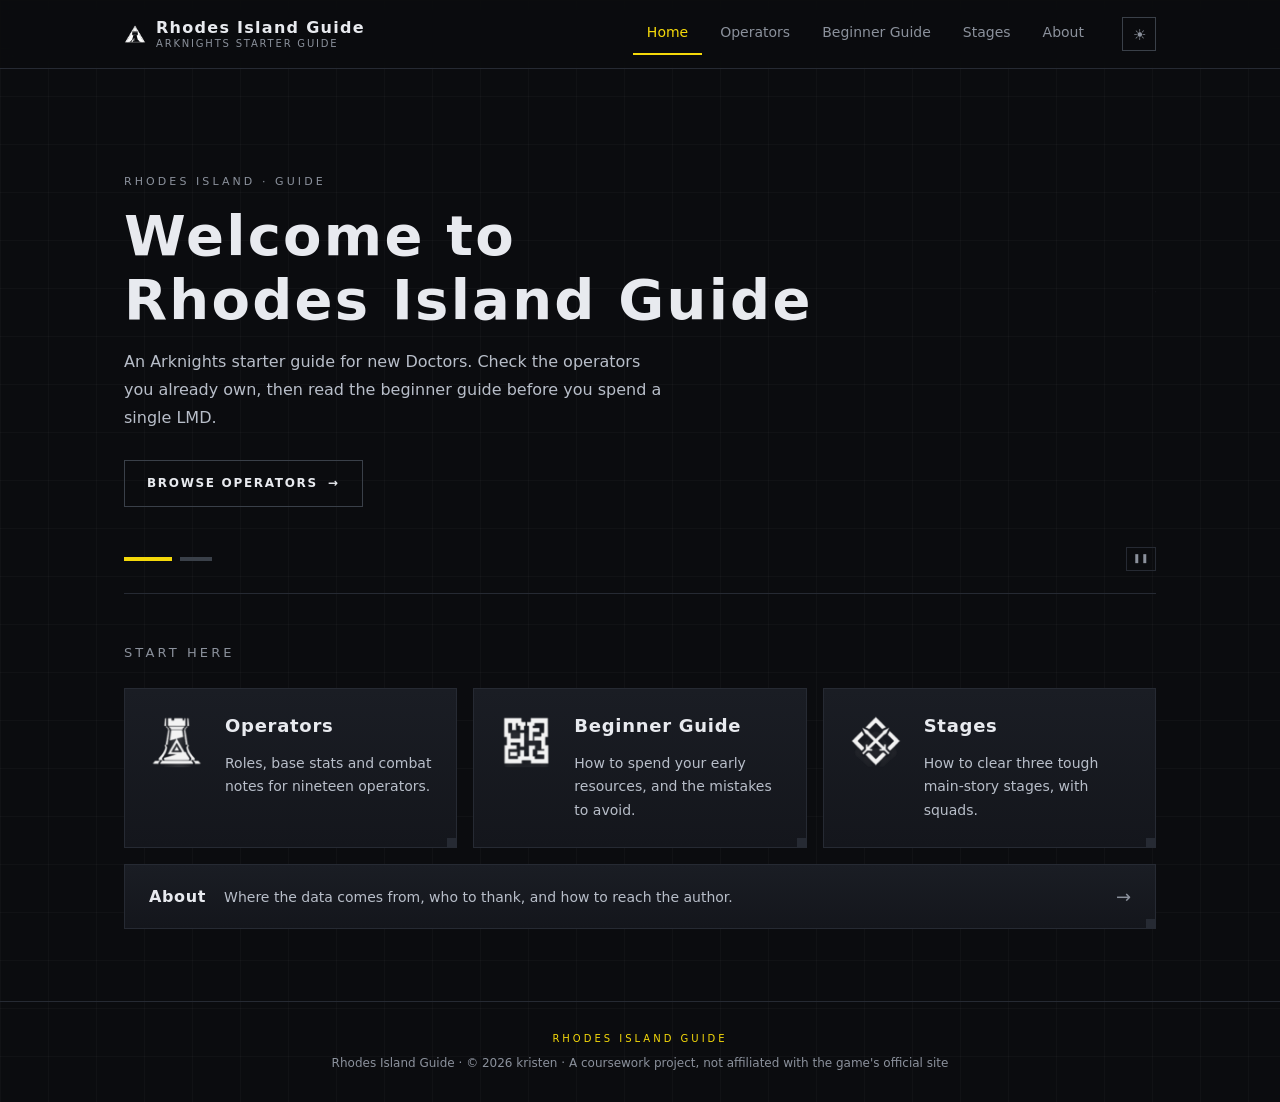
==== commit d99cfae9: "Add a two-slide hero banner and fill in the about page details" ====
--- a/index.html
+++ b/index.html
@@ -46,10 +46,34 @@
   </header>
 
   <main>
-    <section class="hero">
-      <p class="eyebrow">RHODES ISLAND · GUIDE</p>
-      <h1>Rhodes Island Guide</h1>
-      <p class="lead">An Arknights starter guide for new Doctors.</p>
+    <section class="hero" id="hero" aria-roledescription="carousel" aria-label="Welcome">
+      <div class="hero-viewport">
+        <div class="hero-track" id="hero-track">
+
+          <article class="hero-slide" aria-label="Slide 1 of 2">
+            <p class="eyebrow">RHODES ISLAND · GUIDE</p>
+            <h1>Welcome to<br>Rhodes Island Guide</h1>
+            <p class="lead">An Arknights starter guide for new Doctors. Check the operators you already own, then read the beginner guide before you spend a single LMD.</p>
+            <a class="hero-cta" href="operators.html">Browse operators<span aria-hidden="true">→</span></a>
+          </article>
+
+          <article class="hero-slide" aria-label="Slide 2 of 2">
+            <p class="eyebrow">GOOD LUCK, DOCTOR</p>
+            <h2 class="hero-title">Enjoy the game</h2>
+            <p class="lead">Take your time, mind your sanity, and may your pulls be kind. Every page here is free to read in whatever order suits you.</p>
+            <a class="hero-cta" href="guide.html">Read the beginner guide<span aria-hidden="true">→</span></a>
+          </article>
+
+        </div>
+      </div>
+
+      <div class="hero-nav">
+        <div class="hero-dots" role="tablist" aria-label="Choose a slide">
+          <button class="hero-dot is-active" type="button" role="tab" aria-selected="true" aria-label="Slide 1"></button>
+          <button class="hero-dot" type="button" role="tab" aria-selected="false" aria-label="Slide 2"></button>
+        </div>
+        <button class="hero-pause" type="button" aria-label="Pause the slideshow">❚❚</button>
+      </div>
     </section>
 
     <section aria-labelledby="entry-title">
@@ -93,7 +117,7 @@
 
   <footer class="site-footer">
     <p class="footer-title">RHODES ISLAND GUIDE</p>
-    <p class="footer-copy">Rhodes Island Guide · © 2026 placeholder · A coursework project, not affiliated with the game's official site</p>
+    <p class="footer-copy">Rhodes Island Guide · © 2026 kristen · A coursework project, not affiliated with the game's official site</p>
   </footer>
 
   <script src="js/main.js"></script>
--- a/css/style.css
+++ b/css/style.css
@@ -226,12 +226,27 @@
 }
 
 .hero {
-  padding: 48px 0 56px;
   border-bottom: 1px solid var(--line);
   margin-bottom: 48px;
 }
 
-.hero h1 {
+.hero-viewport {
+  overflow: hidden;
+}
+
+.hero-track {
+  display: flex;
+  transition: transform 0.7s cubic-bezier(0.22, 0.61, 0.36, 1);
+}
+
+.hero-slide {
+  flex: 0 0 100%;
+  min-width: 0;
+  padding: 48px 0 40px;
+}
+
+.hero h1,
+.hero-title {
   margin: 0 0 16px;
   font-size: clamp(34px, 6vw, 56px);
   line-height: 1.15;
@@ -244,6 +259,86 @@
   color: var(--body);
   font-size: 16px;
   line-height: 1.75;
+}
+
+.hero-cta {
+  display: inline-flex;
+  align-items: center;
+  gap: 10px;
+  margin-top: 28px;
+  padding: 12px 22px;
+  border: 1px solid var(--line-hi);
+  color: var(--text);
+  font-size: 12px;
+  font-weight: 600;
+  letter-spacing: 0.14em;
+  text-transform: uppercase;
+  text-decoration: none;
+  transition: border-color 0.2s ease, color 0.2s ease, background 0.2s ease;
+}
+
+.hero-cta:hover,
+.hero-cta:focus-visible {
+  border-color: var(--accent);
+  color: var(--accent);
+  background: var(--halo);
+  outline: none;
+}
+
+.hero-nav {
+  display: flex;
+  align-items: center;
+  gap: 12px;
+  padding-bottom: 22px;
+}
+
+.hero-dots {
+  display: flex;
+  gap: 8px;
+}
+
+.hero-dot {
+  width: 32px;
+  height: 4px;
+  padding: 0;
+  border: 0;
+  background: var(--line-hi);
+  cursor: pointer;
+  transition: background 0.2s ease, width 0.2s ease;
+}
+
+.hero-dot:hover {
+  background: var(--muted);
+}
+
+.hero-dot.is-active {
+  width: 48px;
+  background: var(--accent);
+}
+
+.hero-pause {
+  margin-left: auto;
+  width: 30px;
+  height: 24px;
+  padding: 0;
+  border: 1px solid var(--line);
+  background: transparent;
+  color: var(--muted);
+  font-size: 9px;
+  line-height: 1;
+  cursor: pointer;
+  transition: border-color 0.2s ease, color 0.2s ease;
+}
+
+.hero-pause:hover {
+  border-color: var(--line-hi);
+  color: var(--text);
+}
+
+@media (prefers-reduced-motion: reduce) {
+  .hero-track {
+    transition: none;
+  }
 }
 
 .page-title {
@@ -949,8 +1044,16 @@
   }
 
   .hero {
-    padding: 28px 0 36px;
     margin-bottom: 32px;
+  }
+
+  .hero-slide {
+    padding: 28px 0 30px;
+  }
+
+  .hero-cta {
+    margin-top: 22px;
+    padding: 11px 18px;
   }
 
   .card-grid--2,
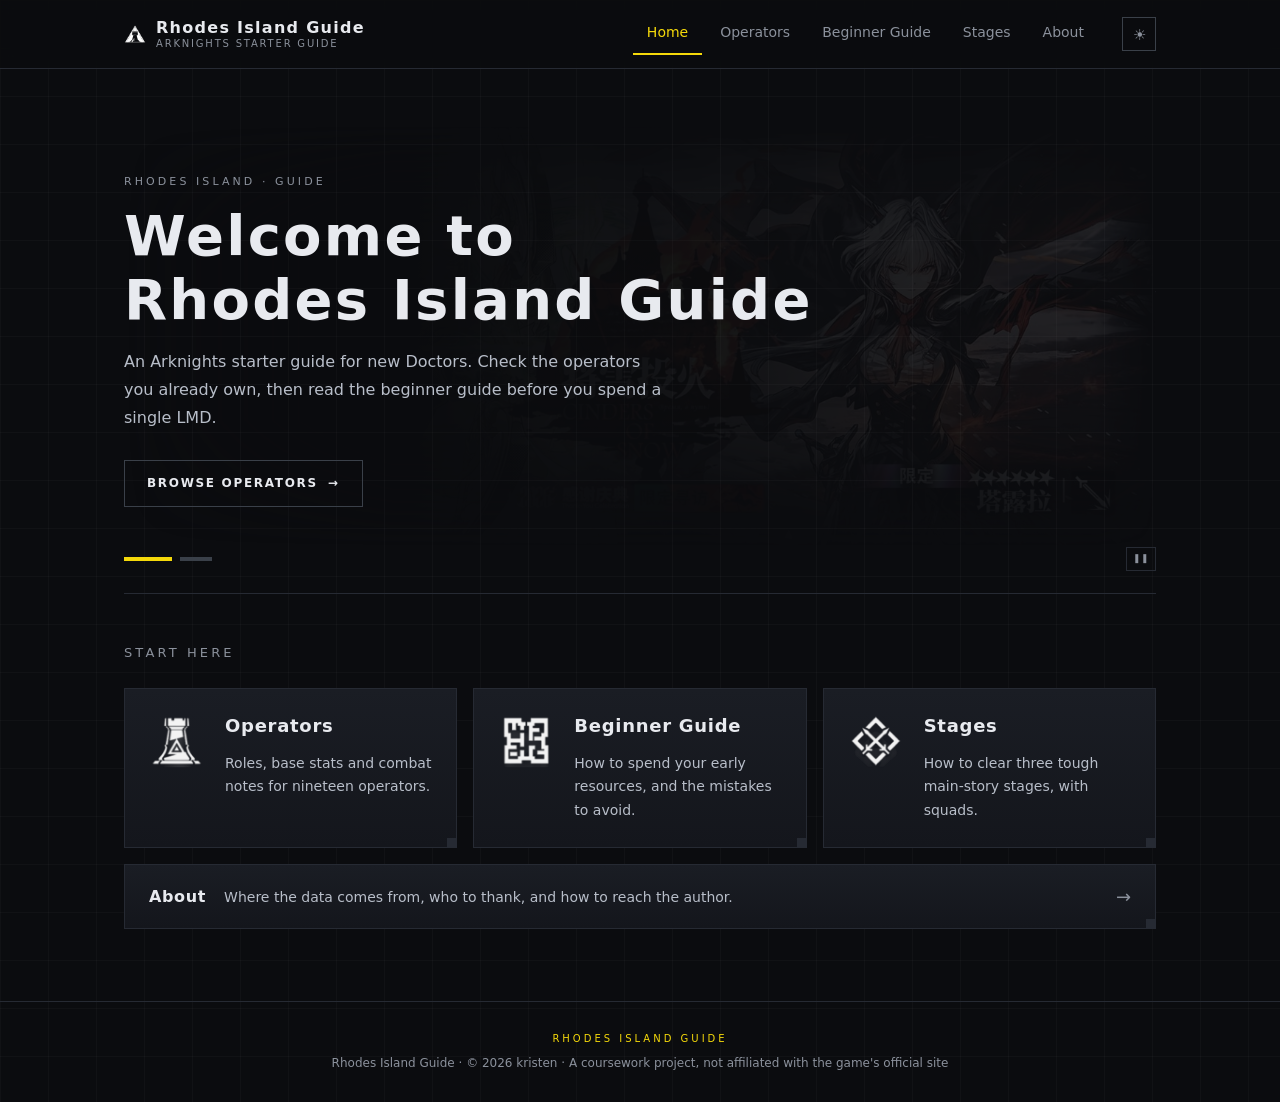
==== commit e5a4dc01: "Add hero artwork and page header backdrops, shorten the carousel interval" ====
--- a/index.html
+++ b/index.html
@@ -51,6 +51,7 @@
         <div class="hero-track" id="hero-track">
 
           <article class="hero-slide" aria-label="Slide 1 of 2">
+            <div class="hero-media hero-media--1" aria-hidden="true"></div>
             <p class="eyebrow">RHODES ISLAND · GUIDE</p>
             <h1>Welcome to<br>Rhodes Island Guide</h1>
             <p class="lead">An Arknights starter guide for new Doctors. Check the operators you already own, then read the beginner guide before you spend a single LMD.</p>
@@ -58,6 +59,7 @@
           </article>
 
           <article class="hero-slide" aria-label="Slide 2 of 2">
+            <div class="hero-media hero-media--2" aria-hidden="true"></div>
             <p class="eyebrow">GOOD LUCK, DOCTOR</p>
             <h2 class="hero-title">Enjoy the game</h2>
             <p class="lead">Take your time, mind your sanity, and may your pulls be kind. Every page here is free to read in whatever order suits you.</p>
--- a/css/style.css
+++ b/css/style.css
@@ -29,6 +29,9 @@
   --halo: rgba(245, 217, 10, 0.18);
   --icon-filter: none;
   --max: 1080px;
+  /* 首屏配图右侧的渐隐遮罩 */
+  --hero-veil: rgba(11, 12, 15, 0.68);
+  --hero-veil-far: rgba(11, 12, 15, 0.16);
 }
 
 /* 浅色主题：只覆盖变量，所有组件自动跟随 */
@@ -56,6 +59,8 @@
   --halo: rgba(138, 98, 0, 0.12);
   /* 白色图标在白底上会消失，直接反相成黑色 */
   --icon-filter: invert(1);
+  --hero-veil: rgba(238, 240, 244, 0.72);
+  --hero-veil-far: rgba(238, 240, 244, 0.2);
 }
 
 *,
@@ -240,9 +245,49 @@
 }
 
 .hero-slide {
+  position: relative;
   flex: 0 0 100%;
   min-width: 0;
   padding: 48px 0 40px;
+}
+
+/* 首屏配图：只做气氛，压在文字后面，右侧渐隐进背景 */
+.hero-media {
+  position: absolute;
+  inset: 0;
+  background-repeat: no-repeat;
+  background-size: cover;
+  background-position: 78% 16%;
+  opacity: 0.2;
+  filter: saturate(0.7) brightness(0.85);
+  pointer-events: none;
+  /* 四边渐隐，避免图片露出一块矩形边界 */
+  -webkit-mask-image:
+    linear-gradient(180deg, transparent 0%, #000 24%, #000 70%, transparent 100%),
+    linear-gradient(90deg, transparent 0%, #000 26%, #000 94%, transparent 100%);
+  -webkit-mask-composite: source-in;
+  mask-image:
+    linear-gradient(180deg, transparent 0%, #000 24%, #000 70%, transparent 100%),
+    linear-gradient(90deg, transparent 0%, #000 26%, #000 94%, transparent 100%);
+  mask-composite: intersect;
+}
+
+.hero-media::after {
+  content: "";
+  position: absolute;
+  inset: 0;
+  background: linear-gradient(90deg,
+    var(--bg) 28%,
+    var(--hero-veil) 62%,
+    var(--hero-veil-far) 100%);
+}
+
+.hero-media--1 { background-image: url("../assets/hero/hero-1.jpg"); }
+.hero-media--2 { background-image: url("../assets/hero/hero-2.jpg"); }
+
+.hero-slide > *:not(.hero-media) {
+  position: relative;
+  z-index: 1;
 }
 
 .hero h1,
@@ -341,6 +386,67 @@
   }
 }
 
+/* 内页标题区：标题与说明背后各压一张淡化的活动图 */
+.page-head {
+  position: relative;
+  margin: 0 0 40px;
+  /* 每页可单独调背景强度：图越暗，需要的不透明度越高 */
+  --art-opacity: 0.32;
+  --art-brightness: 0.66;
+  --art-pos: 62% 45%;
+  --art-size: cover;
+}
+
+.page-head::before {
+  content: "";
+  position: absolute;
+  inset: -14px -28px -10px;
+  background-repeat: no-repeat;
+  background-size: var(--art-size);
+  background-position: var(--art-pos);
+  opacity: var(--art-opacity);
+  /* 模糊掉 KV 上的活动文字，只留色块与光影 */
+  filter: blur(3px) saturate(var(--art-saturate, 1.2)) brightness(var(--art-brightness));
+  transform: scale(1.08);
+  -webkit-mask-image:
+    linear-gradient(180deg, transparent 0%, #000 26%, #000 52%, transparent 78%),
+    linear-gradient(100deg, transparent 0%, #000 18%, #000 58%, transparent 86%);
+  -webkit-mask-composite: source-in;
+  mask-image:
+    linear-gradient(180deg, transparent 0%, #000 26%, #000 52%, transparent 78%),
+    linear-gradient(100deg, transparent 0%, #000 18%, #000 58%, transparent 86%);
+  mask-composite: intersect;
+  pointer-events: none;
+}
+
+.page-head > * {
+  position: relative;
+  z-index: 1;
+}
+
+.page-head .lead { margin-bottom: 0; }
+
+.page-head--operators { --art-opacity: 0.5; --art-brightness: 0.85; --art-pos: 55% 45%; }
+.page-head--guide { --art-opacity: 0.45; --art-brightness: 0.65; --art-saturate: 1.1; --art-pos: 78% 50%; }
+.page-head--stages { --art-opacity: 0.5; --art-brightness: 0.5; --art-saturate: 1.7; --art-pos: 50% 45%; }
+
+.page-head--operators::before { background-image: url("../assets/hero/page-operators.jpg"); }
+.page-head--guide::before { background-image: url("../assets/hero/page-guide.jpg"); }
+.page-head--stages::before { background-image: url("../assets/hero/page-stages.jpg"); }
+
+/* 浅色主题下同样的图会更抢，压低一档 */
+:root[data-theme="light"] .page-head { --art-opacity: 0.16; }
+
+@media (max-width: 720px) {
+  .page-head::before {
+    inset: -18px -20px -12px;
+    opacity: calc(var(--art-opacity) * 0.85);
+    background-position: 68% 40%;
+    -webkit-mask-image: linear-gradient(100deg, transparent 0%, #000 30%, #000 66%, transparent 100%);
+    mask-image: linear-gradient(100deg, transparent 0%, #000 30%, #000 66%, transparent 100%);
+  }
+}
+
 .page-title {
   position: relative;
   margin: 0 0 16px;
@@ -742,6 +848,37 @@
   margin: 0;
   font-size: 20px;
   letter-spacing: 0.04em;
+}
+
+/* 关卡地图截图：居中限宽插图，点击可看原图 */
+.stage-map {
+  margin: 0 auto 22px;
+  max-width: 520px;
+  background: var(--panel-hi);
+  border: 1px solid var(--line);
+  overflow: hidden;
+}
+
+.stage-map img {
+  display: block;
+  width: 100%;
+  height: auto;
+  transition: opacity 0.18s ease;
+}
+
+.stage-map-open {
+  display: block;
+  cursor: zoom-in;
+}
+
+.stage-map-open:hover img,
+.stage-map-open:focus-visible img {
+  opacity: 0.82;
+}
+
+.stage-map-open:focus-visible {
+  outline: none;
+  box-shadow: inset 0 0 0 2px var(--accent);
 }
 
 .stage h3 {
